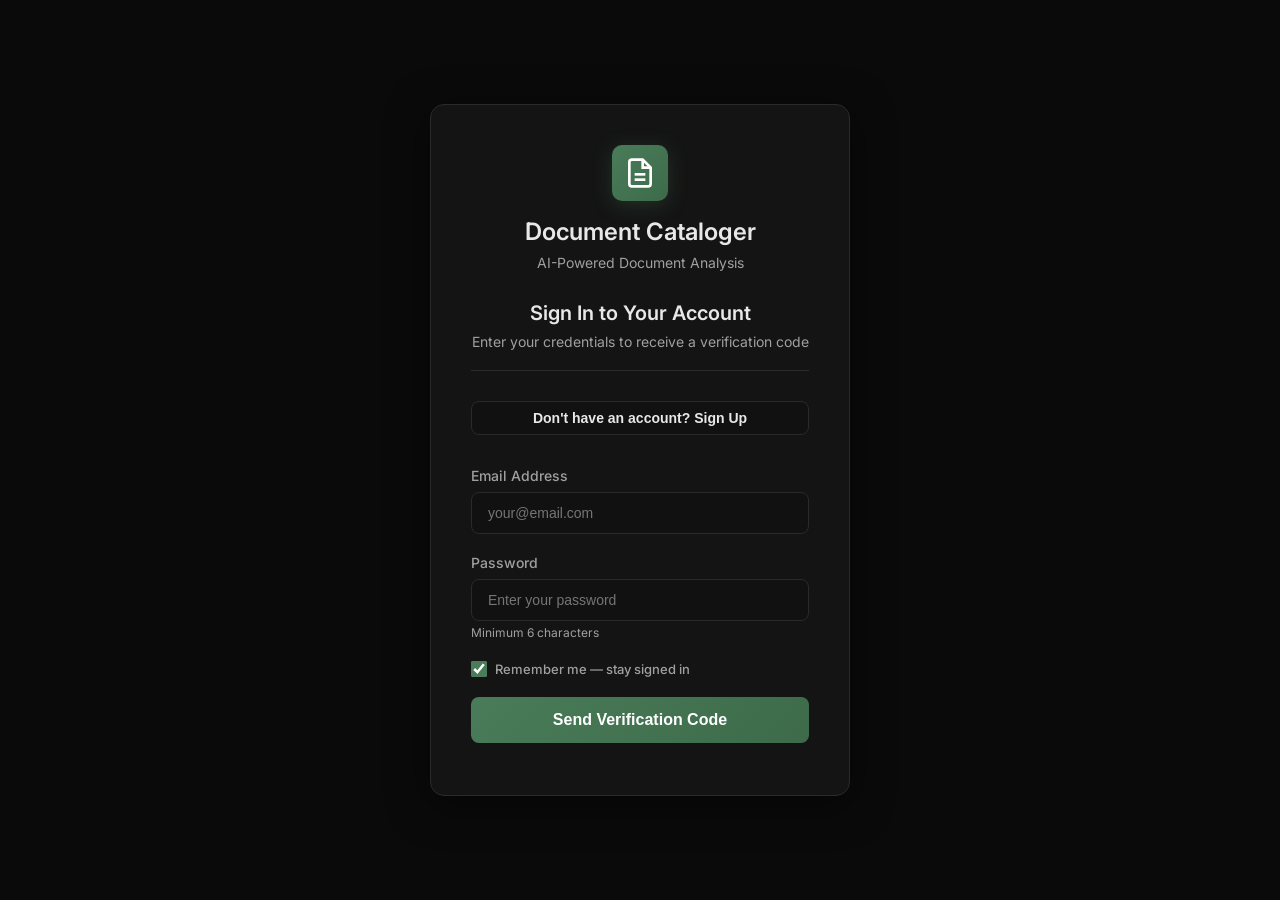
==== app/static/auth.html @ 7fceefa9 "Remove AI chat feature and reorganize document viewer - Remove AI chat UI components and backend (se" ====
<!doctype html>
<html lang="en">
  <head>
    <meta charset="UTF-8" />
    <meta name="viewport" content="width=device-width, initial-scale=1.0" />
    <title>Login - RAG Document Cataloger</title>
    <link
      href="https://fonts.googleapis.com/css2?family=Inter:wght@300;400;500;600;700&display=swap"
      rel="stylesheet"
    />
    <style>
      * {
        margin: 0;
        padding: 0;
        box-sizing: border-box;
      }

      :root {
        --bg-primary: #0a0a0a;
        --bg-secondary: #111111;
        --bg-card: #141414;
        --bg-hover: #1f1f1f;
        --green-primary: #4a7c59;
        --green-light: #5d9b6e;
        --green-dark: #3d6b4a;
        --green-glow: rgba(74, 124, 89, 0.3);
        --text-primary: #e8e8e8;
        --text-secondary: #a0a0a0;
        --text-muted: #666666;
        --border-color: #2a2a2a;
        --danger: #c45c5c;
        --success: #4a7c59;
      }

      body {
        font-family:
          "Inter",
          -apple-system,
          BlinkMacSystemFont,
          "Segoe UI",
          Roboto,
          sans-serif;
        background: var(--bg-primary);
        min-height: 100vh;
        display: flex;
        align-items: center;
        justify-content: center;
        padding: 20px;
        color: var(--text-primary);
      }

      .auth-container {
        background: var(--bg-card);
        border: 1px solid var(--border-color);
        border-radius: 14px;
        box-shadow: 0 8px 40px rgba(0, 0, 0, 0.5);
        width: 100%;
        max-width: 420px;
        padding: 40px;
      }

      .logo {
        text-align: center;
        margin-bottom: 30px;
      }

      .logo-icon {
        width: 56px;
        height: 56px;
        background: linear-gradient(
          135deg,
          var(--green-primary),
          var(--green-dark)
        );
        border-radius: 10px;
        display: flex;
        align-items: center;
        justify-content: center;
        margin: 0 auto 16px;
        box-shadow: 0 4px 20px var(--green-glow);
      }

      .logo-icon svg {
        color: white;
      }

      .logo h1 {
        color: var(--text-primary);
        font-size: 24px;
        margin-bottom: 8px;
        font-weight: 600;
      }

      .logo p {
        color: var(--text-secondary);
        font-size: 14px;
      }

      .page-title {
        text-align: center;
        margin-bottom: 30px;
        padding-bottom: 20px;
        border-bottom: 1px solid var(--border-color);
      }

      .page-title h2 {
        color: var(--text-primary);
        font-size: 20px;
        font-weight: 600;
      }

      .page-title p {
        color: var(--text-secondary);
        font-size: 14px;
        margin-top: 8px;
      }

      .form-group {
        margin-bottom: 20px;
      }

      label {
        display: block;
        margin-bottom: 8px;
        color: var(--text-secondary);
        font-weight: 500;
        font-size: 14px;
      }

      input {
        width: 100%;
        padding: 12px 16px;
        background: var(--bg-secondary);
        border: 1px solid var(--border-color);
        border-radius: 8px;
        font-size: 14px;
        color: var(--text-primary);
        transition: all 0.2s ease;
      }

      input:focus {
        outline: none;
        border-color: var(--green-primary);
        background: var(--bg-hover);
      }

      .btn {
        width: 100%;
        padding: 14px;
        border: none;
        border-radius: 8px;
        font-size: 16px;
        font-weight: 600;
        cursor: pointer;
        transition: all 0.2s ease;
        margin-bottom: 12px;
      }

      .btn-primary {
        background: linear-gradient(
          135deg,
          var(--green-primary),
          var(--green-dark)
        );
        color: white;
      }

      .btn-primary:hover:not(:disabled) {
        background: var(--green-light);
        transform: translateY(-2px);
        box-shadow: 0 8px 20px var(--green-glow);
      }

      .btn-primary:active {
        transform: translateY(0);
      }

      .btn-primary:disabled {
        opacity: 0.6;
        cursor: not-allowed;
      }

      .btn-secondary {
        background: var(--bg-secondary);
        color: var(--text-primary);
        border: 1px solid var(--border-color);
      }

      .btn-secondary:hover {
        background: var(--bg-hover);
        border-color: var(--green-primary);
      }

      .error-message {
        background: rgba(196, 92, 92, 0.1);
        border: 1px solid var(--danger);
        color: var(--danger);
        padding: 12px;
        border-radius: 8px;
        margin-bottom: 16px;
        font-size: 14px;
        display: none;
      }

      .success-message {
        background: rgba(74, 124, 89, 0.1);
        border: 1px solid var(--success);
        color: var(--green-light);
        padding: 12px;
        border-radius: 8px;
        margin-bottom: 16px;
        font-size: 14px;
        display: none;
      }

      .loading {
        display: none;
        text-align: center;
        color: var(--green-primary);
        margin-top: 16px;
      }

      .spinner {
        border: 3px solid var(--bg-secondary);
        border-top: 3px solid var(--green-primary);
        border-radius: 50%;
        width: 30px;
        height: 30px;
        animation: spin 1s linear infinite;
        margin: 0 auto 12px;
      }

      @keyframes spin {
        0% {
          transform: rotate(0deg);
        }
        100% {
          transform: rotate(360deg);
        }
      }

      .step {
        display: none;
      }

      .step.active {
        display: block;
      }

      .back-button {
        margin-top: 16px;
        text-align: center;
      }

      .back-button a {
        color: var(--text-secondary);
        text-decoration: none;
        font-size: 14px;
        cursor: pointer;
      }

      .back-button a:hover {
        color: var(--green-primary);
      }

      .code-input {
        text-align: center;
        font-size: 24px;
        letter-spacing: 10px;
        font-family: "Courier New", monospace;
        font-weight: bold;
      }

      .info-box {
        background: rgba(74, 124, 89, 0.1);
        border: 1px solid var(--green-primary);
        border-radius: 8px;
        padding: 12px;
        margin-bottom: 20px;
        font-size: 13px;
        color: var(--text-secondary);
      }

      .info-box strong {
        color: var(--green-light);
      }

      .remember-me {
        display: flex;
        align-items: center;
        gap: 8px;
        margin-bottom: 20px;
        cursor: pointer;
      }

      .remember-me input[type="checkbox"] {
        width: 16px;
        height: 16px;
        accent-color: var(--green-primary);
        cursor: pointer;
      }

      .remember-me label {
        margin-bottom: 0;
        cursor: pointer;
        user-select: none;
        font-size: 13px;
        color: var(--text-secondary);
      }
    </style>
  </head>
  <body>
    <div class="auth-container">
      <div class="logo">
        <div class="logo-icon">
          <svg
            width="32"
            height="32"
            viewBox="0 0 24 24"
            fill="none"
            stroke="currentColor"
            stroke-width="2"
          >
            <path
              d="M14 2H6a2 2 0 0 0-2 2v16a2 2 0 0 0 2 2h12a2 2 0 0 0 2-2V8z"
            ></path>
            <polyline points="14 2 14 8 20 8"></polyline>
            <line x1="16" y1="13" x2="8" y2="13"></line>
            <line x1="16" y1="17" x2="8" y2="17"></line>
          </svg>
        </div>
        <h1>Document Cataloger</h1>
        <p>AI-Powered Document Analysis</p>
      </div>

      <div class="page-title">
        <h2 id="page-title-text">Sign In to Your Account</h2>
        <p id="page-subtitle">
          Enter your credentials to receive a verification code
        </p>
      </div>

      <div id="error-message" class="error-message"></div>
      <div id="success-message" class="success-message"></div>

      <!-- Mode Toggle -->
      <div style="text-align: center; margin-bottom: 20px">
        <button
          id="toggle-mode-btn"
          class="btn btn-secondary"
          onclick="toggleMode()"
          style="padding: 8px 20px; font-size: 14px"
        >
          Don't have an account? Sign Up
        </button>
      </div>

      <!-- Step 1: Enter Email and Password -->
      <div id="step1" class="step active">
        <form onsubmit="handleAuth(event)">
          <div class="form-group">
            <label for="email">Email Address</label>
            <input
              type="email"
              id="email"
              required
              placeholder="your@email.com"
              autocomplete="email"
            />
          </div>
          <div class="form-group">
            <label for="password-step1">Password</label>
            <input
              type="password"
              id="password-step1"
              required
              placeholder="Enter your password"
              autocomplete="current-password"
              minlength="6"
            />
            <small style="color: var(--text-secondary); font-size: 12px"
              >Minimum 6 characters</small
            >
          </div>
          <div class="remember-me">
            <input type="checkbox" id="remember-me" checked />
            <label for="remember-me">Remember me — stay signed in</label>
          </div>
          <button type="submit" class="btn btn-primary" id="auth-btn">
            Send Verification Code
          </button>
        </form>
      </div>

      <!-- Step 2: Enter Verification Code and Password -->
      <div id="step2" class="step">
        <div class="info-box">
          <strong>Check your email!</strong><br />
          We've sent a 6-digit verification code to
          <span id="user-email"></span>
        </div>

        <form onsubmit="handleVerifyLogin(event)">
          <div class="form-group">
            <label for="code">Verification Code</label>
            <input
              type="text"
              id="code"
              required
              placeholder="000000"
              maxlength="6"
              pattern="[0-9]{6}"
              class="code-input"
              autocomplete="off"
            />
          </div>
          <button type="submit" class="btn btn-primary" id="login-btn">
            Verify & Sign In
          </button>
          <button
            type="button"
            class="btn btn-secondary"
            onclick="resendCode()"
          >
            Resend Code
          </button>
        </form>

        <div class="back-button">
          <a onclick="backToStep1()">← Use different email</a>
        </div>
      </div>

      <div id="loading" class="loading">
        <div class="spinner"></div>
        <p id="loading-text">Processing...</p>
      </div>
    </div>

    <script>
      const API_BASE = "/auth";
      let currentEmail = "";
      let isSignupMode = false; // Track if we're in signup or login mode

      // Auto-redirect if already authenticated
      (function checkExistingAuth() {
        const token = localStorage.getItem("token");
        const cookie = document.cookie
          .split("; ")
          .find((c) => c.startsWith("auth_token="));
        if (token || cookie) {
          window.location.href = "/static/index.html";
        }
      })();

      function showError(message) {
        const errorEl = document.getElementById("error-message");
        errorEl.textContent = message;
        errorEl.style.display = "block";
        document.getElementById("success-message").style.display = "none";
      }

      function showSuccess(message) {
        const successEl = document.getElementById("success-message");
        successEl.textContent = message;
        successEl.style.display = "block";
        document.getElementById("error-message").style.display = "none";
      }

      function hideMessages() {
        document.getElementById("error-message").style.display = "none";
        document.getElementById("success-message").style.display = "none";
      }

      function showLoading(show, text = "Processing...") {
        document.getElementById("loading").style.display = show
          ? "block"
          : "none";
        document.getElementById("loading-text").textContent = text;
      }

      function toggleMode() {
        isSignupMode = !isSignupMode;
        const titleEl = document.getElementById("page-title-text");
        const subtitleEl = document.getElementById("page-subtitle");
        const authBtn = document.getElementById("auth-btn");
        const toggleBtn = document.getElementById("toggle-mode-btn");

        if (isSignupMode) {
          titleEl.textContent = "Create Your Account";
          subtitleEl.textContent =
            "Sign up to get started with Document Cataloger";
          authBtn.textContent = "Create Account";
          toggleBtn.textContent = "Already have an account? Sign In";
        } else {
          titleEl.textContent = "Sign In to Your Account";
          subtitleEl.textContent =
            "Enter your credentials to receive a verification code";
          authBtn.textContent = "Send Verification Code";
          toggleBtn.textContent = "Don't have an account? Sign Up";
        }
        hideMessages();
      }

      function showStep(stepNumber) {
        document.querySelectorAll(".step").forEach((step) => {
          step.classList.remove("active");
        });
        document.getElementById(`step${stepNumber}`).classList.add("active");
        hideMessages();
      }

      async function handleAuth(event) {
        event.preventDefault();
        hideMessages();

        const email = document.getElementById("email").value;
        const password = document.getElementById("password-step1").value;
        currentEmail = email;

        if (isSignupMode) {
          await handleRegister(email, password);
        } else {
          await handleSendCode(email, password);
        }
      }

      async function handleRegister(email, password) {
        const authBtn = document.getElementById("auth-btn");
        authBtn.disabled = true;
        authBtn.textContent = "Creating Account...";
        showLoading(true, "Creating your account...");

        try {
          const response = await fetch(`${API_BASE}/register`, {
            method: "POST",
            headers: { "Content-Type": "application/json" },
            body: JSON.stringify({ email, password }),
          });

          const data = await response.json();

          if (response.ok) {
            showSuccess("Account created! Now sending verification code...");

            // Automatically switch to login mode and send code
            setTimeout(async () => {
              isSignupMode = false;
              await handleSendCode(email, password);
            }, 1500);
          } else {
            showError(data.detail || "Registration failed. Please try again.");
            authBtn.disabled = false;
            authBtn.textContent = "Create Account";
          }
        } catch (error) {
          showError("Network error. Please try again.");
          authBtn.disabled = false;
          authBtn.textContent = "Create Account";
        } finally {
          showLoading(false);
        }
      }

      async function handleSendCode(email, password) {
        const authBtn = document.getElementById("auth-btn");
        authBtn.disabled = true;
        authBtn.textContent = "Sending...";
        showLoading(true, "Validating credentials and sending code...");

        try {
          const response = await fetch(`${API_BASE}/send-code`, {
            method: "POST",
            headers: { "Content-Type": "application/json" },
            body: JSON.stringify({ email, password }),
          });

          const data = await response.json();

          if (response.ok) {
            showSuccess("Verification code sent! Check your email.");
            document.getElementById("user-email").textContent = email;
            setTimeout(() => {
              showStep(2);
              document.getElementById("page-title-text").textContent =
                "Enter Verification Code";
              document.getElementById("page-subtitle").textContent =
                "Check your email for the 6-digit code";
            }, 1500);
          } else {
            showError(data.detail || "Failed to send code. Please try again.");
            authBtn.disabled = false;
            authBtn.textContent = isSignupMode
              ? "Create Account"
              : "Send Verification Code";
          }
        } catch (error) {
          showError("Network error. Please try again.");
          authBtn.disabled = false;
          authBtn.textContent = isSignupMode
            ? "Create Account"
            : "Send Verification Code";
        } finally {
          showLoading(false);
        }
      }

      async function handleVerifyLogin(event) {
        event.preventDefault();
        hideMessages();

        const code = document.getElementById("code").value;

        const loginBtn = document.getElementById("login-btn");
        loginBtn.disabled = true;
        loginBtn.textContent = "Verifying...";
        showLoading(true, "Verifying code and logging in...");

        try {
          const response = await fetch(`${API_BASE}/verify-login`, {
            method: "POST",
            headers: { "Content-Type": "application/json" },
            body: JSON.stringify({
              email: currentEmail,
              code: code,
            }),
          });

          const data = await response.json();

          if (response.ok) {
            const rememberMe = document.getElementById("remember-me").checked;
            const token = data.access_token;

            // Always store in localStorage for JS access
            localStorage.setItem("token", token);

            // Cookie is set by server, but also set on client for reliability
            if (rememberMe) {
              // 30 days for Remember Me
              document.cookie = `auth_token=${token}; path=/; max-age=${30 * 24 * 60 * 60}; SameSite=Lax`;
            } else {
              // Session cookie (expires when browser closes)
              document.cookie = `auth_token=${token}; path=/; SameSite=Lax`;
            }

            showSuccess("Login successful! Redirecting...");
            setTimeout(() => {
              window.location.href = "/static/index.html";
            }, 1000);
          } else {
            showError(
              data.detail || "Invalid verification code. Please try again.",
            );
            loginBtn.disabled = false;
            loginBtn.textContent = "Verify & Sign In";
          }
        } catch (error) {
          showError("Network error. Please try again.");
          loginBtn.disabled = false;
          loginBtn.textContent = "Verify & Sign In";
        } finally {
          showLoading(false);
        }
      }

      async function resendCode() {
        hideMessages();

        // Get the password from step 1 (need to store it)
        const password = document.getElementById("password-step1").value;
        if (!password) {
          showError("Please go back and re-enter your credentials.");
          return;
        }

        showLoading(true, "Resending code...");

        try {
          const response = await fetch(`${API_BASE}/send-code`, {
            method: "POST",
            headers: { "Content-Type": "application/json" },
            body: JSON.stringify({ email: currentEmail, password: password }),
          });

          const data = await response.json();

          if (response.ok) {
            showSuccess("New verification code sent! Check your email.");
          } else {
            showError(data.detail || "Failed to resend code.");
          }
        } catch (error) {
          showError("Network error. Please try again.");
        } finally {
          showLoading(false);
        }
      }

      function backToStep1() {
        showStep(1);
        document.getElementById("page-title-text").textContent =
          "Sign In to Your Account";
        document.getElementById("page-subtitle").textContent =
          "Enter your credentials to receive a verification code";
        document.getElementById("email").value = currentEmail;
        document.getElementById("code").value = "";
        document.getElementById("auth-btn").disabled = false;
        document.getElementById("auth-btn").textContent =
          "Send Verification Code";
        isSignupMode = false;
      }

      // Auto-format code input (optional)
      document.getElementById("code")?.addEventListener("input", function (e) {
        this.value = this.value.replace(/[^0-9]/g, "");
      });
    </script>
  </body>
</html>
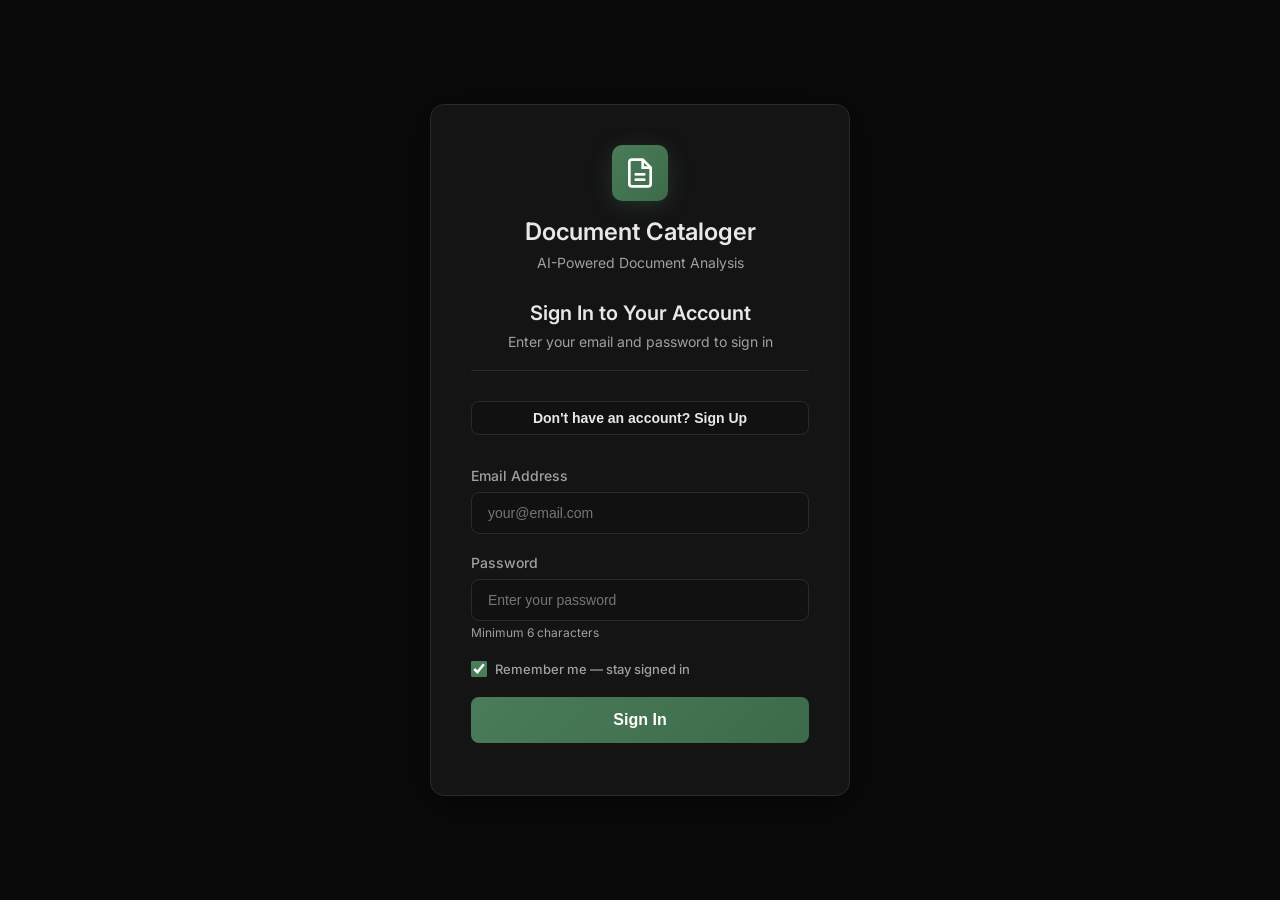
==== commit dd8dd069: "Auth: password login for verified users" ====
--- a/app/static/auth.html
+++ b/app/static/auth.html
@@ -335,9 +335,7 @@
 
       <div class="page-title">
         <h2 id="page-title-text">Sign In to Your Account</h2>
-        <p id="page-subtitle">
-          Enter your credentials to receive a verification code
-        </p>
+        <p id="page-subtitle">Enter your email and password to sign in</p>
       </div>
 
       <div id="error-message" class="error-message"></div>
@@ -387,7 +385,7 @@
             <label for="remember-me">Remember me — stay signed in</label>
           </div>
           <button type="submit" class="btn btn-primary" id="auth-btn">
-            Send Verification Code
+            Sign In
           </button>
         </form>
       </div>
@@ -441,6 +439,7 @@
       const API_BASE = "/auth";
       let currentEmail = "";
       let isSignupMode = false; // Track if we're in signup or login mode
+      let pendingVerificationFromSignup = false;
 
       // Auto-redirect if already authenticated
       (function checkExistingAuth() {
@@ -481,6 +480,7 @@
 
       function toggleMode() {
         isSignupMode = !isSignupMode;
+        pendingVerificationFromSignup = false;
         const titleEl = document.getElementById("page-title-text");
         const subtitleEl = document.getElementById("page-subtitle");
         const authBtn = document.getElementById("auth-btn");
@@ -494,9 +494,8 @@
           toggleBtn.textContent = "Already have an account? Sign In";
         } else {
           titleEl.textContent = "Sign In to Your Account";
-          subtitleEl.textContent =
-            "Enter your credentials to receive a verification code";
-          authBtn.textContent = "Send Verification Code";
+          subtitleEl.textContent = "Enter your email and password to sign in";
+          authBtn.textContent = "Sign In";
           toggleBtn.textContent = "Don't have an account? Sign Up";
         }
         hideMessages();
@@ -521,7 +520,19 @@
         if (isSignupMode) {
           await handleRegister(email, password);
         } else {
-          await handleSendCode(email, password);
+          await handlePasswordLogin(email, password);
+        }
+      }
+
+      function persistToken(token) {
+        const rememberMe = document.getElementById("remember-me").checked;
+
+        localStorage.setItem("token", token);
+
+        if (rememberMe) {
+          document.cookie = `auth_token=${token}; path=/; max-age=${30 * 24 * 60 * 60}; SameSite=Lax`;
+        } else {
+          document.cookie = `auth_token=${token}; path=/; SameSite=Lax`;
         }
       }
 
@@ -541,13 +552,18 @@
           const data = await response.json();
 
           if (response.ok) {
-            showSuccess("Account created! Now sending verification code...");
-
-            // Automatically switch to login mode and send code
-            setTimeout(async () => {
-              isSignupMode = false;
-              await handleSendCode(email, password);
-            }, 1500);
+            pendingVerificationFromSignup = true;
+            showSuccess(
+              "Account created! Verification code sent. Check your email.",
+            );
+            document.getElementById("user-email").textContent = email;
+            setTimeout(() => {
+              showStep(2);
+              document.getElementById("page-title-text").textContent =
+                "Enter Verification Code";
+              document.getElementById("page-subtitle").textContent =
+                "Check your email for the 6-digit code";
+            }, 800);
           } else {
             showError(data.detail || "Registration failed. Please try again.");
             authBtn.disabled = false;
@@ -558,6 +574,47 @@
           authBtn.disabled = false;
           authBtn.textContent = "Create Account";
         } finally {
+          showLoading(false);
+        }
+      }
+
+      async function handlePasswordLogin(email, password) {
+        const authBtn = document.getElementById("auth-btn");
+        authBtn.disabled = true;
+        authBtn.textContent = "Signing in...";
+        showLoading(true, "Signing you in...");
+
+        try {
+          const response = await fetch(`${API_BASE}/login`, {
+            method: "POST",
+            headers: { "Content-Type": "application/json" },
+            body: JSON.stringify({ email, password }),
+          });
+
+          const data = await response.json();
+
+          if (response.ok) {
+            persistToken(data.access_token);
+            showSuccess("Login successful! Redirecting...");
+            setTimeout(() => {
+              window.location.href = "/static/index.html";
+            }, 800);
+            return;
+          }
+
+          // If the account exists but isn't verified, guide user through verification
+          if (response.status === 403) {
+            showSuccess("Email not verified. Sending verification code...");
+            await handleSendCode(email, password);
+            return;
+          }
+
+          showError(data.detail || "Login failed. Please try again.");
+        } catch (error) {
+          showError("Network error. Please try again.");
+        } finally {
+          authBtn.disabled = false;
+          authBtn.textContent = isSignupMode ? "Create Account" : "Sign In";
           showLoading(false);
         }
       }
@@ -590,16 +647,12 @@
           } else {
             showError(data.detail || "Failed to send code. Please try again.");
             authBtn.disabled = false;
-            authBtn.textContent = isSignupMode
-              ? "Create Account"
-              : "Send Verification Code";
+            authBtn.textContent = isSignupMode ? "Create Account" : "Sign In";
           }
         } catch (error) {
           showError("Network error. Please try again.");
           authBtn.disabled = false;
-          authBtn.textContent = isSignupMode
-            ? "Create Account"
-            : "Send Verification Code";
+          authBtn.textContent = isSignupMode ? "Create Account" : "Sign In";
         } finally {
           showLoading(false);
         }
@@ -629,20 +682,9 @@
           const data = await response.json();
 
           if (response.ok) {
-            const rememberMe = document.getElementById("remember-me").checked;
             const token = data.access_token;
 
-            // Always store in localStorage for JS access
-            localStorage.setItem("token", token);
-
-            // Cookie is set by server, but also set on client for reliability
-            if (rememberMe) {
-              // 30 days for Remember Me
-              document.cookie = `auth_token=${token}; path=/; max-age=${30 * 24 * 60 * 60}; SameSite=Lax`;
-            } else {
-              // Session cookie (expires when browser closes)
-              document.cookie = `auth_token=${token}; path=/; SameSite=Lax`;
-            }
+            persistToken(token);
 
             showSuccess("Login successful! Redirecting...");
             setTimeout(() => {
@@ -699,16 +741,30 @@
 
       function backToStep1() {
         showStep(1);
-        document.getElementById("page-title-text").textContent =
-          "Sign In to Your Account";
-        document.getElementById("page-subtitle").textContent =
-          "Enter your credentials to receive a verification code";
+        const titleEl = document.getElementById("page-title-text");
+        const subtitleEl = document.getElementById("page-subtitle");
+        const authBtn = document.getElementById("auth-btn");
+
+        if (pendingVerificationFromSignup) {
+          isSignupMode = true;
+          titleEl.textContent = "Create Your Account";
+          subtitleEl.textContent =
+            "Sign up to get started with Document Cataloger";
+          authBtn.textContent = "Create Account";
+          document.getElementById("toggle-mode-btn").textContent =
+            "Already have an account? Sign In";
+        } else {
+          isSignupMode = false;
+          titleEl.textContent = "Sign In to Your Account";
+          subtitleEl.textContent = "Enter your email and password to sign in";
+          authBtn.textContent = "Sign In";
+          document.getElementById("toggle-mode-btn").textContent =
+            "Don't have an account? Sign Up";
+        }
+
         document.getElementById("email").value = currentEmail;
         document.getElementById("code").value = "";
-        document.getElementById("auth-btn").disabled = false;
-        document.getElementById("auth-btn").textContent =
-          "Send Verification Code";
-        isSignupMode = false;
+        authBtn.disabled = false;
       }
 
       // Auto-format code input (optional)
